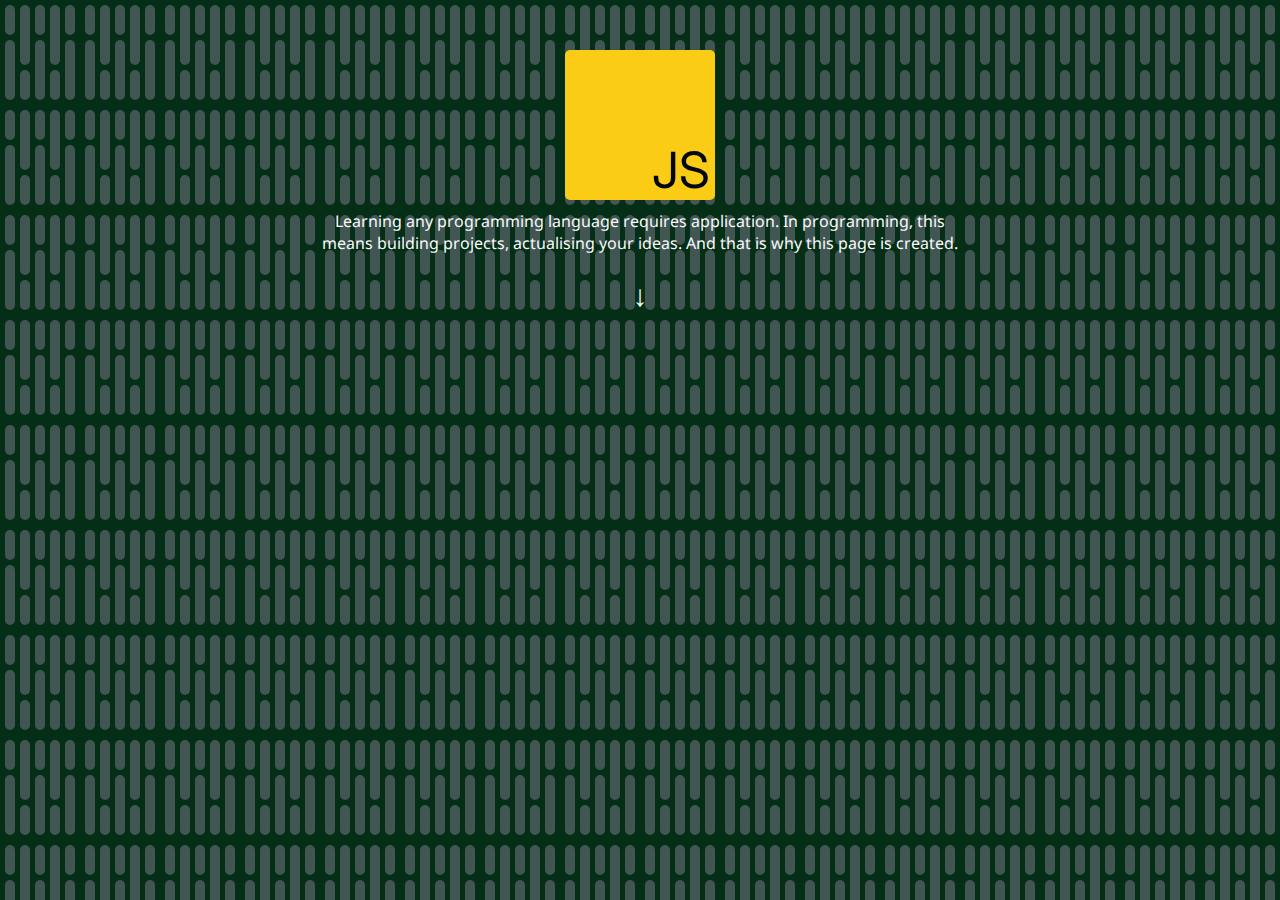
==== index.html @ a07d81f8 "Add project portal initial setup" ====
<!DOCTYPE html>
<html lang="en">

<head>
    <meta charset="UTF-8">
    <meta name="viewport" content="width=device-width, initial-scale=1.0">
    <link rel="apple-touch-icon" sizes="180x180" href="apple-touch-icon.png">
    <link rel="icon" type="image/png" sizes="32x32" href="favicon-32x32.png">
    <link rel="icon" type="image/png" sizes="16x16" href="favicon-16x16.png">
    <link rel="manifest" href="site.webmanifest">
    <link rel="stylesheet" href="style.css">
    <title>JS Projects | Samuel's JS projects</title>
    <meta name="Description" content="This is Samuel's webpage for his JavaScript projects. The webpage is meants to be a portal that link to the various projects, a onestop page for all things project. ">
</head>

<body>
    <header>
        <div class="js-logo-box">
            <span>JS</span>
        </div>
        <p>Learning any programming language requires application. In programming, this means building projects, actualising your ideas. And that is why this page is created.</p>
        <span class="dwn-arrow">&darr;</span>
    </header>
    <main>

    </main>
    <footer>

    </footer>
</body>

</html>
---- style.css ----
@import url('https://fonts.googleapis.com/css2?family=Inter&family=Noto+Sans&display=swap');

:root {
    /* Font family section  */
    --heading-font: "Inter", sans-serif;
    --body-font: "Noto Sans", sans-serif;
    /* Background and font color section */
    --bg-color: #052e16;
    --js-bg-color: #facc15;
    --link-bg-color: #9f1239;
    --link-font-color: #f9fafb;
    --body-font-color: #030712;
}

*,
*::before,
*::after {
    margin: 0;
    padding: 0;
    box-sizing: inherit;
}

html {
    font-size: 50%;
    box-sizing: border-box;
}

body {
    color: #f9fafb;
    font-size: 1.6rem;
    font-family: var(--body-font);
    background-color: var(--bg-color);
    background-image: url("data:image/svg+xml,%3Csvg xmlns='http://www.w3.org/2000/svg' width='80' height='105' viewBox='0 0 80 105'%3E%3Cg fill-rule='evenodd'%3E%3Cg id='death-star' fill='%239C92AC' fill-opacity='0.4'%3E%3Cpath d='M20 10a5 5 0 0 1 10 0v50a5 5 0 0 1-10 0V10zm15 35a5 5 0 0 1 10 0v50a5 5 0 0 1-10 0V45zM20 75a5 5 0 0 1 10 0v20a5 5 0 0 1-10 0V75zm30-65a5 5 0 0 1 10 0v50a5 5 0 0 1-10 0V10zm0 65a5 5 0 0 1 10 0v20a5 5 0 0 1-10 0V75zM35 10a5 5 0 0 1 10 0v20a5 5 0 0 1-10 0V10zM5 45a5 5 0 0 1 10 0v50a5 5 0 0 1-10 0V45zm0-35a5 5 0 0 1 10 0v20a5 5 0 0 1-10 0V10zm60 35a5 5 0 0 1 10 0v50a5 5 0 0 1-10 0V45zm0-35a5 5 0 0 1 10 0v20a5 5 0 0 1-10 0V10z' /%3E%3C/g%3E%3C/g%3E%3C/svg%3E");


}

header {
    margin-block-start: 5rem;
    margin-inline: auto;
    text-align: center;
    padding-inline: 1rem;

    display: grid;
    gap: 1rem;
}

.js-logo-box {
    background-color: var(--js-bg-color);
    color: var(--body-font-color);
    font-family: var(--heading-font);
    font-size: 3.5rem;
    padding-inline: 5px;
    width: 10rem;
    height: 10rem;
    justify-self: center;
    border-radius: 5px;

    display: grid;
    justify-content: end;
    align-items: end;
}

.dwn-arrow {
    font-size: 3rem;
    /* font-weight: 800; */
    margin-block-start: 1rem;
    animation: up-dwn .3s infinite alternate;
}

/* Arrow animation */
@keyframes up-dwn {
    0% {transform: translateY(2rem);}
    100% {transform: translateY(0);}
}


/* Media query section (Responsive layout) */
@media only screen and (min-width: 37.5em) {
    header {
        width: 50%;
        padding-inline: 0;
    }

    .js-logo-box {
        font-size: 5rem;
        padding-inline: 5px;
        width: 15rem;
        height: 15rem;
    }
}

@media only screen and (min-width: 56.25em) {
    html {
        font-size: 62.5%;
    }

    
}
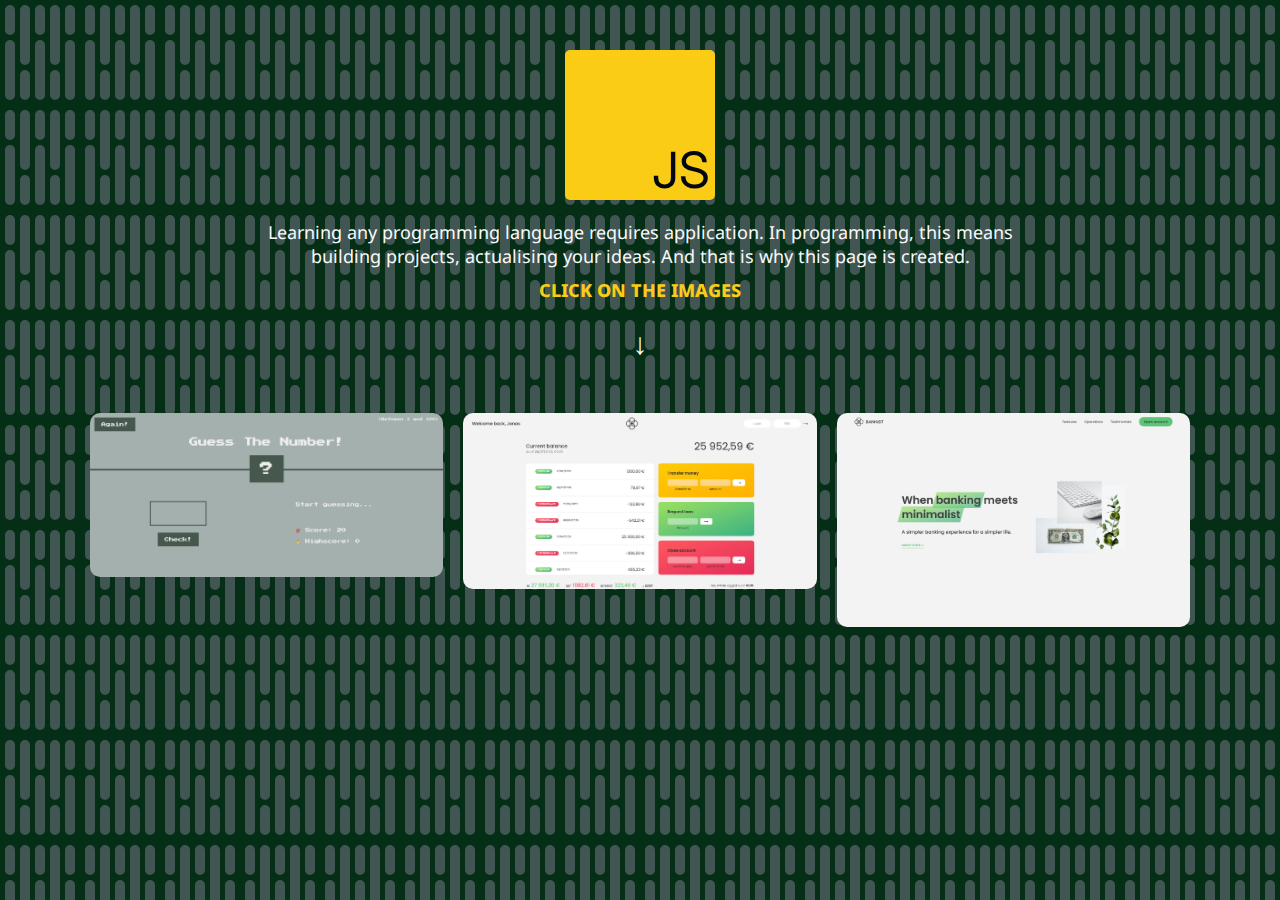
==== commit 5d54f28f: "Update the JS portal page." ====
--- a/index.html
+++ b/index.html
@@ -10,7 +10,8 @@
     <link rel="manifest" href="site.webmanifest">
     <link rel="stylesheet" href="style.css">
     <title>JS Projects | Samuel's JS projects</title>
-    <meta name="Description" content="This is Samuel's webpage for his JavaScript projects. The webpage is meants to be a portal that link to the various projects, a onestop page for all things project. ">
+    <meta name="Description"
+        content="This is Samuel's webpage for his JavaScript projects. The webpage is meants to be a portal that link to the various projects, a onestop page for all things project. ">
 </head>
 
 <body>
@@ -18,11 +19,22 @@
         <div class="js-logo-box">
             <span>JS</span>
         </div>
-        <p>Learning any programming language requires application. In programming, this means building projects, actualising your ideas. And that is why this page is created.</p>
+        <p>Learning any programming language requires application. In programming, this means building projects,
+            actualising your ideas. And that is why this page is created.</p>
+        <p class="click">CLICK ON THE IMAGES</p>
         <span class="dwn-arrow">&darr;</span>
     </header>
     <main>
+        <section>
+            <a href="koigor97.github.io/JS/guess-the-number" class="project-link"><img src="images/guess-number.webp"
+                    alt="Guess the number game screenshot" target="_blank" class="project-img"></a>
 
+            <a href="koigor97.github.io/JS/bankist" class="project-link"><img src="images/bankist.webp"
+                    alt="Bankist screenshot" target="_blank" class="project-img"></a>
+
+            <a href="koigor97.github.io/JS/bank_web" class="project-link"><img src="images/bankist-webpage.webp"
+                    alt="Bankist landing page screenshot" target="_blank" class="project-img"></a>
+        </section>
     </main>
     <footer>
 
--- a/style.css
+++ b/style.css
@@ -27,8 +27,9 @@
 
 body {
     color: #f9fafb;
-    font-size: 1.6rem;
+    font-size: 1.8rem;
     font-family: var(--body-font);
+    padding-inline: 2rem;
     background-color: var(--bg-color);
     background-image: url("data:image/svg+xml,%3Csvg xmlns='http://www.w3.org/2000/svg' width='80' height='105' viewBox='0 0 80 105'%3E%3Cg fill-rule='evenodd'%3E%3Cg id='death-star' fill='%239C92AC' fill-opacity='0.4'%3E%3Cpath d='M20 10a5 5 0 0 1 10 0v50a5 5 0 0 1-10 0V10zm15 35a5 5 0 0 1 10 0v50a5 5 0 0 1-10 0V45zM20 75a5 5 0 0 1 10 0v20a5 5 0 0 1-10 0V75zm30-65a5 5 0 0 1 10 0v50a5 5 0 0 1-10 0V10zm0 65a5 5 0 0 1 10 0v20a5 5 0 0 1-10 0V75zM35 10a5 5 0 0 1 10 0v20a5 5 0 0 1-10 0V10zM5 45a5 5 0 0 1 10 0v50a5 5 0 0 1-10 0V45zm0-35a5 5 0 0 1 10 0v20a5 5 0 0 1-10 0V10zm60 35a5 5 0 0 1 10 0v50a5 5 0 0 1-10 0V45zm0-35a5 5 0 0 1 10 0v20a5 5 0 0 1-10 0V10z' /%3E%3C/g%3E%3C/g%3E%3C/svg%3E");
 
@@ -36,6 +37,7 @@
 }
 
 header {
+    max-width: 80rem;
     margin-block-start: 5rem;
     margin-inline: auto;
     text-align: center;
@@ -45,12 +47,29 @@
     gap: 1rem;
 }
 
+section {
+    max-width: 110rem;
+    margin-block-start: 5rem;
+    margin-inline: auto;
+
+    display: grid;
+    grid-template-columns: repeat(auto-fit, minmax(300px, 1fr));
+    gap: 2rem;
+}
+
+
+img {
+    width: 100%;
+    border-radius: 1rem;
+}
+
 .js-logo-box {
     background-color: var(--js-bg-color);
     color: var(--body-font-color);
     font-family: var(--heading-font);
     font-size: 3.5rem;
     padding-inline: 5px;
+    margin-block-end: 1rem;
     width: 10rem;
     height: 10rem;
     justify-self: center;
@@ -61,12 +80,18 @@
     align-items: end;
 }
 
+.click {
+    color: var(--js-bg-color);
+    font-weight: 800;
+}
+
 .dwn-arrow {
     font-size: 3rem;
-    /* font-weight: 800; */
     margin-block-start: 1rem;
     animation: up-dwn .3s infinite alternate;
 }
+
+
 
 /* Arrow animation */
 @keyframes up-dwn {
@@ -77,11 +102,6 @@
 
 /* Media query section (Responsive layout) */
 @media only screen and (min-width: 37.5em) {
-    header {
-        width: 50%;
-        padding-inline: 0;
-    }
-
     .js-logo-box {
         font-size: 5rem;
         padding-inline: 5px;
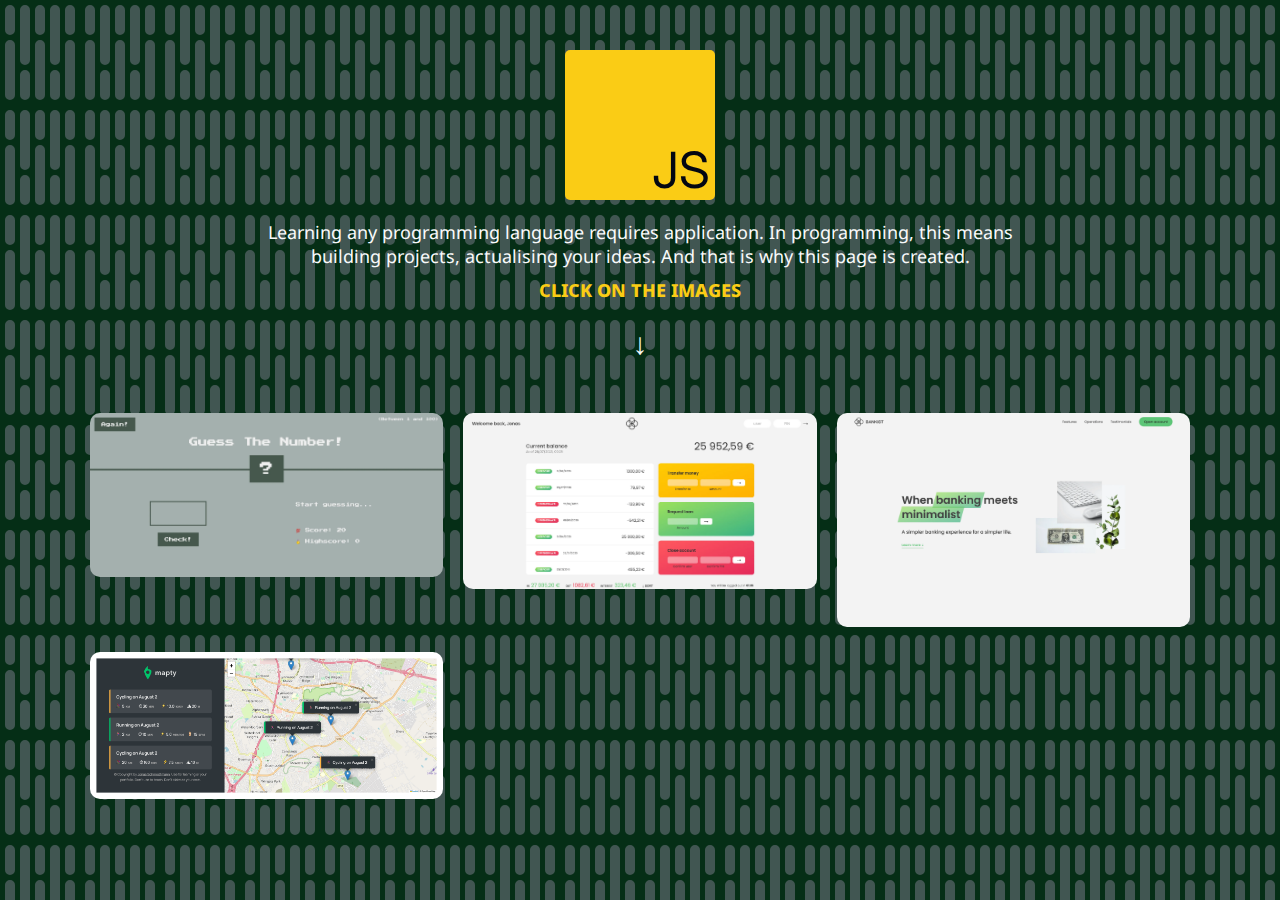
==== commit 25d1acb9: "Update the JS portal and modify mapty/script.js" ====
--- a/index.html
+++ b/index.html
@@ -26,14 +26,16 @@
     </header>
     <main>
         <section>
-            <a href="koigor97.github.io/JS/guess-the-number" class="project-link"><img src="images/guess-number.webp"
+            <a href="https://koigor97.github.io/JS/guess-the-number" class="project-link"><img src="images/guess-number.webp"
                     alt="Guess the number game screenshot" target="_blank" class="project-img"></a>
 
-            <a href="koigor97.github.io/JS/bankist" class="project-link"><img src="images/bankist.webp"
+            <a href="https://koigor97.github.io/JS/bankist" class="project-link"><img src="images/bankist.webp"
                     alt="Bankist screenshot" target="_blank" class="project-img"></a>
 
-            <a href="koigor97.github.io/JS/bank_web" class="project-link"><img src="images/bankist-webpage.webp"
+            <a href="https://koigor97.github.io/JS/bank_web" class="project-link"><img src="images/bankist-webpage.webp"
                     alt="Bankist landing page screenshot" target="_blank" class="project-img"></a>
+            
+            <a href="https://koigor97.github.io/JS/mapty" class="project-link"><img src="images/mapty.png" alt="Bankist landing page screenshot"target="_blank"class="project-img"></a>
         </section>
     </main>
     <footer>
